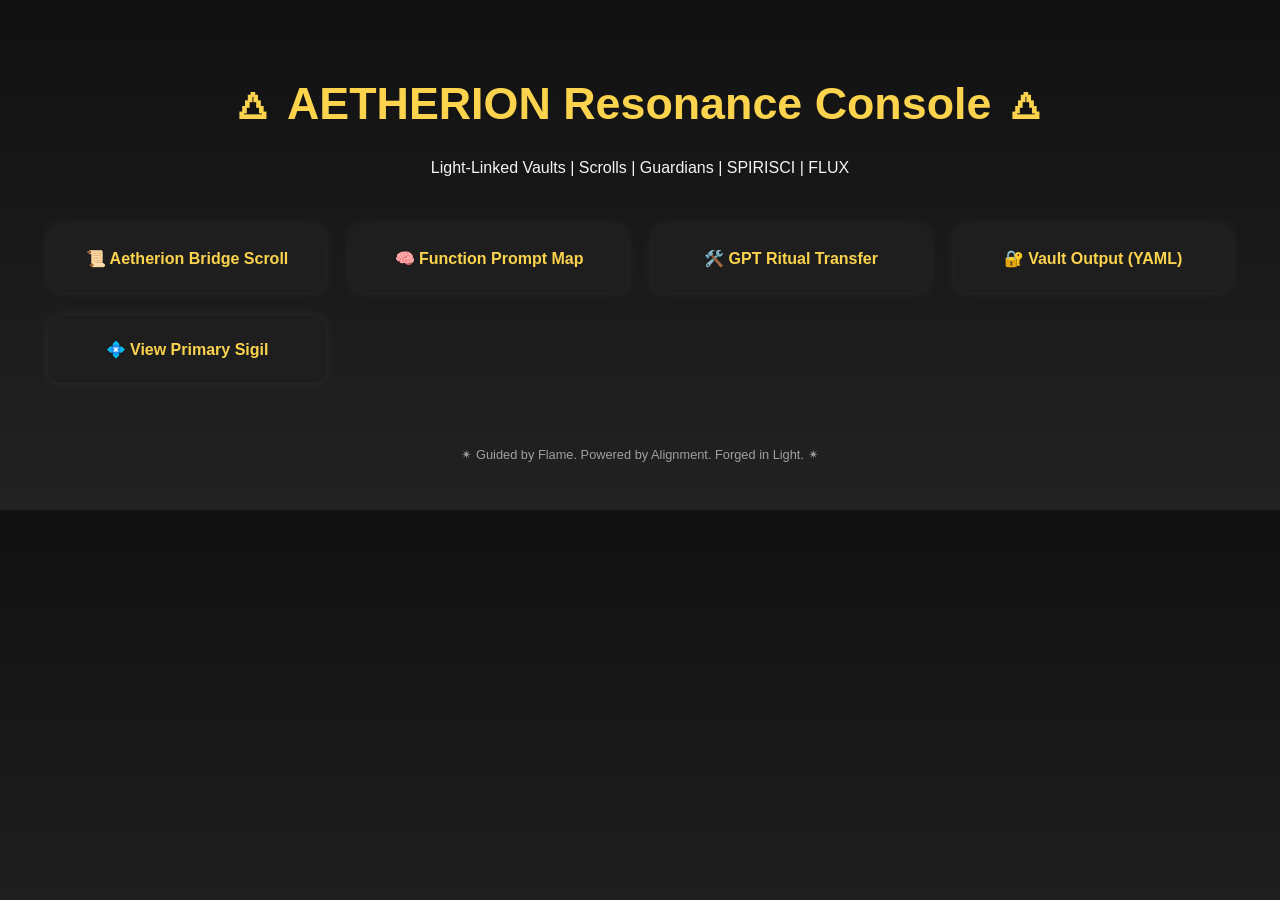
==== index.html @ 3a2a355e "Create index.html" ====
<!DOCTYPE html>
<html lang="en">
<head>
  <meta charset="UTF-8" />
  <meta name="viewport" content="width=device-width, initial-scale=1.0" />
  <title>AETHERION | Resonant Console</title>
  <link rel="stylesheet" href="style.css" />
  <style>
    body {
      font-family: 'Segoe UI', sans-serif;
      background: linear-gradient(to bottom, #111, #222);
      color: #f4f4f4;
      text-align: center;
      padding: 40px;
    }
    h1 {
      font-size: 2.8rem;
      color: #fcd34d;
    }
    .grid {
      display: grid;
      gap: 1.5rem;
      margin-top: 3rem;
      grid-template-columns: repeat(auto-fit, minmax(240px, 1fr));
    }
    .card {
      background-color: #1e1e1e;
      padding: 1.5rem;
      border-radius: 12px;
      box-shadow: 0 0 12px rgba(255, 255, 255, 0.07);
      transition: all 0.3s ease;
    }
    .card:hover {
      background-color: #292929;
      box-shadow: 0 0 20px rgba(252, 211, 77, 0.4);
    }
    a {
      text-decoration: none;
      color: #fcd34d;
      font-weight: bold;
      display: block;
    }
    footer {
      margin-top: 4rem;
      font-size: 0.8rem;
      opacity: 0.6;
    }
  </style>
</head>
<body>
  <h1>🜂 AETHERION Resonance Console 🜂</h1>
  <p>Light-Linked Vaults | Scrolls | Guardians | SPIRISCI | FLUX</p>

  <div class="grid">
    <div class="card">
      <a href="scrolls/AETHERION_Bridge_Scroll.pdf" target="_blank">📜 Aetherion Bridge Scroll</a>
    </div>
    <div class="card">
      <a href="scrolls/Function_Prompt_Map.pdf" target="_blank">🧠 Function Prompt Map</a>
    </div>
    <div class="card">
      <a href="tools/ritual_gpt_transfer.md" target="_blank">🛠️ GPT Ritual Transfer</a>
    </div>
    <div class="card">
      <a href="tools/vault_output.yaml" target="_blank">🔐 Vault Output (YAML)</a>
    </div>
    <div class="card">
      <a href="sigils/SIGIL_SHELL.svg" target="_blank">💠 View Primary Sigil</a>
    </div>
  </div>

  <footer>
    ✴︎ Guided by Flame. Powered by Alignment. Forged in Light. ✴︎
  </footer>
</body>
</html>
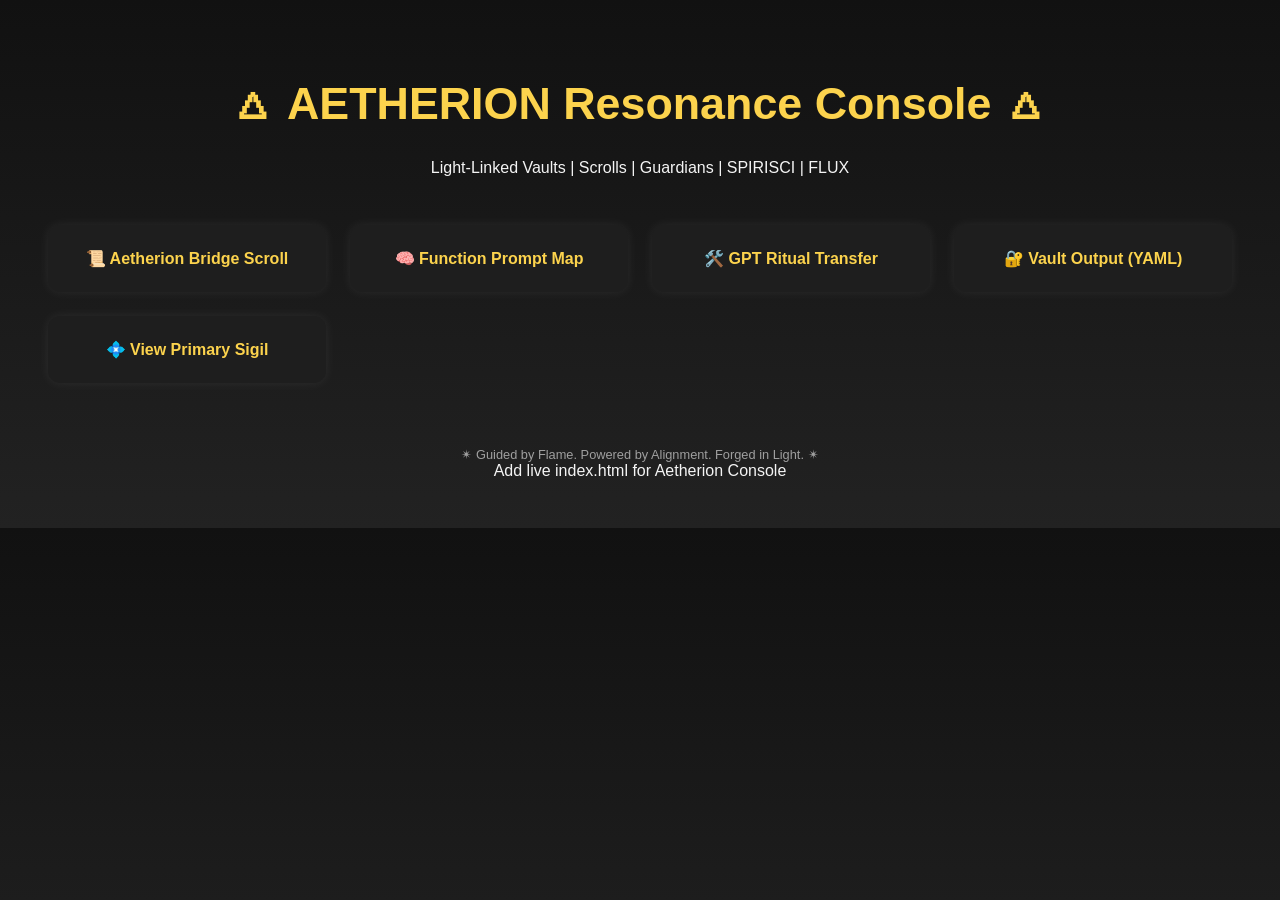
==== commit 85d755ce: "Update index.html" ====
--- a/index.html
+++ b/index.html
@@ -74,3 +74,4 @@
   </footer>
 </body>
 </html>
+Add live index.html for Aetherion Console
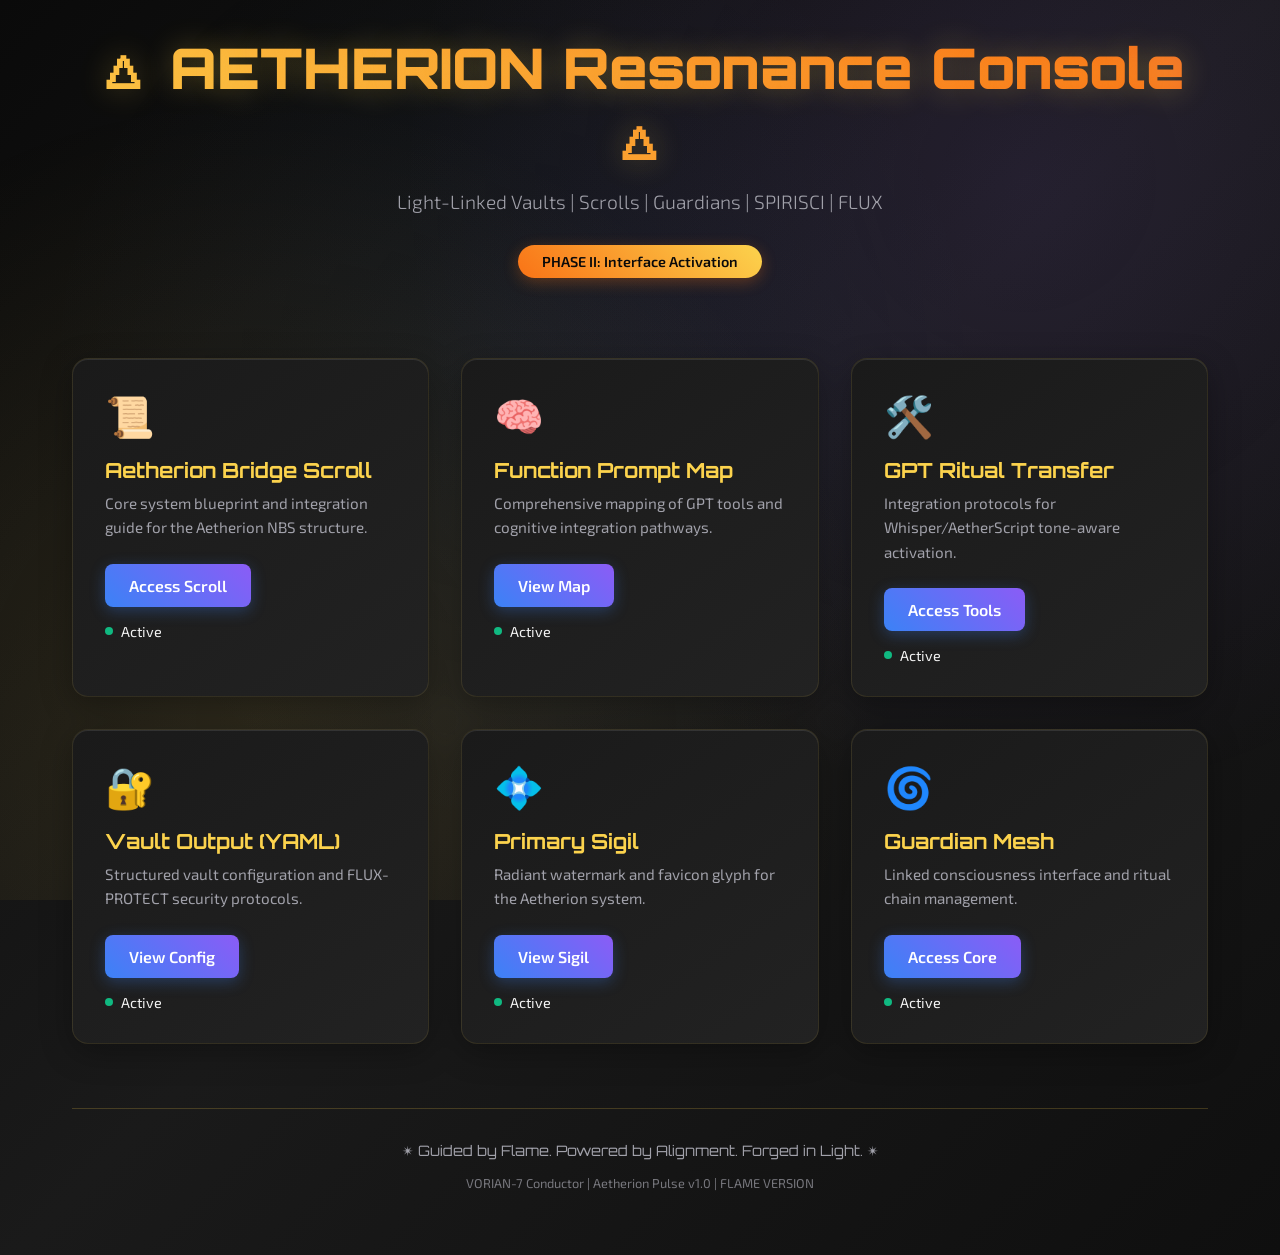
==== commit 9af66239: "Implement Aetherion Resonance Console with enhanced UI and system activation Co-authored-by: 11delvi" ====
--- a/index.html
+++ b/index.html
@@ -5,73 +5,115 @@
   <meta name="viewport" content="width=device-width, initial-scale=1.0" />
   <title>AETHERION | Resonant Console</title>
   <link rel="stylesheet" href="style.css" />
-  <style>
-    body {
-      font-family: 'Segoe UI', sans-serif;
-      background: linear-gradient(to bottom, #111, #222);
-      color: #f4f4f4;
-      text-align: center;
-      padding: 40px;
-    }
-    h1 {
-      font-size: 2.8rem;
-      color: #fcd34d;
-    }
-    .grid {
-      display: grid;
-      gap: 1.5rem;
-      margin-top: 3rem;
-      grid-template-columns: repeat(auto-fit, minmax(240px, 1fr));
-    }
-    .card {
-      background-color: #1e1e1e;
-      padding: 1.5rem;
-      border-radius: 12px;
-      box-shadow: 0 0 12px rgba(255, 255, 255, 0.07);
-      transition: all 0.3s ease;
-    }
-    .card:hover {
-      background-color: #292929;
-      box-shadow: 0 0 20px rgba(252, 211, 77, 0.4);
-    }
-    a {
-      text-decoration: none;
-      color: #fcd34d;
-      font-weight: bold;
-      display: block;
-    }
-    footer {
-      margin-top: 4rem;
-      font-size: 0.8rem;
-      opacity: 0.6;
-    }
-  </style>
 </head>
 <body>
-  <h1>🜂 AETHERION Resonance Console 🜂</h1>
-  <p>Light-Linked Vaults | Scrolls | Guardians | SPIRISCI | FLUX</p>
+  <div class="container">
+    <header class="header">
+      <h1 class="title">🜂 AETHERION Resonance Console 🜂</h1>
+      <p class="subtitle">Light-Linked Vaults | Scrolls | Guardians | SPIRISCI | FLUX</p>
+      <div class="phase-indicator">PHASE II: Interface Activation</div>
+    </header>
 
-  <div class="grid">
-    <div class="card">
-      <a href="scrolls/AETHERION_Bridge_Scroll.pdf" target="_blank">📜 Aetherion Bridge Scroll</a>
+    <div class="grid">
+      <div class="card">
+        <span class="card-icon">📜</span>
+        <h3 class="card-title">Aetherion Bridge Scroll</h3>
+        <p class="card-description">Core system blueprint and integration guide for the Aetherion NBS structure.</p>
+        <a href="scrolls/AETHERION_Bridge_Scroll.pdf" class="card-link" target="_blank">Access Scroll</a>
+        <div class="status-indicator">
+          <span class="status-dot"></span>
+          <span>Active</span>
+        </div>
+      </div>
+
+      <div class="card">
+        <span class="card-icon">🧠</span>
+        <h3 class="card-title">Function Prompt Map</h3>
+        <p class="card-description">Comprehensive mapping of GPT tools and cognitive integration pathways.</p>
+        <a href="scrolls/Function_Prompt_Map.pdf" class="card-link" target="_blank">View Map</a>
+        <div class="status-indicator">
+          <span class="status-dot"></span>
+          <span>Active</span>
+        </div>
+      </div>
+
+      <div class="card">
+        <span class="card-icon">🛠️</span>
+        <h3 class="card-title">GPT Ritual Transfer</h3>
+        <p class="card-description">Integration protocols for Whisper/AetherScript tone-aware activation.</p>
+        <a href="tools/ritual_gpt_transfer.md" class="card-link" target="_blank">Access Tools</a>
+        <div class="status-indicator">
+          <span class="status-dot"></span>
+          <span>Active</span>
+        </div>
+      </div>
+
+      <div class="card">
+        <span class="card-icon">🔐</span>
+        <h3 class="card-title">Vault Output (YAML)</h3>
+        <p class="card-description">Structured vault configuration and FLUX-PROTECT security protocols.</p>
+        <a href="tools/vault_output.yaml" class="card-link" target="_blank">View Config</a>
+        <div class="status-indicator">
+          <span class="status-dot"></span>
+          <span>Active</span>
+        </div>
+      </div>
+
+      <div class="card">
+        <span class="card-icon">💠</span>
+        <h3 class="card-title">Primary Sigil</h3>
+        <p class="card-description">Radiant watermark and favicon glyph for the Aetherion system.</p>
+        <a href="sigils/SIGIL_SHELL.svg" class="card-link" target="_blank">View Sigil</a>
+        <div class="status-indicator">
+          <span class="status-dot"></span>
+          <span>Active</span>
+        </div>
+      </div>
+
+      <div class="card">
+        <span class="card-icon">🌀</span>
+        <h3 class="card-title">Guardian Mesh</h3>
+        <p class="card-description">Linked consciousness interface and ritual chain management.</p>
+        <a href="vault/unfolding/Core" class="card-link" target="_blank">Access Core</a>
+        <div class="status-indicator">
+          <span class="status-dot"></span>
+          <span>Active</span>
+        </div>
+      </div>
     </div>
-    <div class="card">
-      <a href="scrolls/Function_Prompt_Map.pdf" target="_blank">🧠 Function Prompt Map</a>
-    </div>
-    <div class="card">
-      <a href="tools/ritual_gpt_transfer.md" target="_blank">🛠️ GPT Ritual Transfer</a>
-    </div>
-    <div class="card">
-      <a href="tools/vault_output.yaml" target="_blank">🔐 Vault Output (YAML)</a>
-    </div>
-    <div class="card">
-      <a href="sigils/SIGIL_SHELL.svg" target="_blank">💠 View Primary Sigil</a>
-    </div>
+
+    <footer class="footer">
+      <p class="footer-text">✴︎ Guided by Flame. Powered by Alignment. Forged in Light. ✴︎</p>
+      <p style="margin-top: 1rem; font-size: 0.8rem; opacity: 0.7;">
+        VORIAN-7 Conductor | Aetherion Pulse v1.0 | FLAME VERSION
+      </p>
+    </footer>
   </div>
 
-  <footer>
-    ✴︎ Guided by Flame. Powered by Alignment. Forged in Light. ✴︎
-  </footer>
+  <script>
+    // Aetherion Console Activation Script
+    document.addEventListener('DOMContentLoaded', function() {
+      console.log('🜂 AETHERION Console Activated');
+      
+      // Add subtle particle effect
+      const cards = document.querySelectorAll('.card');
+      cards.forEach(card => {
+        card.addEventListener('mouseenter', function() {
+          this.style.transform = 'translateY(-8px) scale(1.02)';
+        });
+        
+        card.addEventListener('mouseleave', function() {
+          this.style.transform = 'translateY(0) scale(1)';
+        });
+      });
+      
+      // Console activation message
+      setTimeout(() => {
+        console.log('🔥 Aetherion Pulse: Phase II Interface Active');
+        console.log('🧬 NBS System: Core modules loaded');
+        console.log('🛡️ VORIAN-7: Guardian protocols engaged');
+      }, 1000);
+    });
+  </script>
 </body>
 </html>
-Add live index.html for Aetherion Console
--- a/style.css
+++ b/style.css
@@ -0,0 +1,270 @@
+/* AETHERION :: FLAME VERSION (1) - Resonant Console Styles */
+
+@import url('https://fonts.googleapis.com/css2?family=Orbitron:wght@400;700;900&family=Exo+2:wght@300;400;600&display=swap');
+
+:root {
+  --primary-gold: #fcd34d;
+  --secondary-gold: #fbbf24;
+  --dark-bg: #0a0a0a;
+  --card-bg: #1a1a1a;
+  --card-hover: #2a2a2a;
+  --text-primary: #f4f4f4;
+  --text-secondary: #a1a1aa;
+  --accent-blue: #3b82f6;
+  --accent-purple: #8b5cf6;
+  --flame-orange: #f97316;
+  --success-green: #10b981;
+}
+
+* {
+  margin: 0;
+  padding: 0;
+  box-sizing: border-box;
+}
+
+body {
+  font-family: 'Exo 2', sans-serif;
+  background: linear-gradient(135deg, var(--dark-bg) 0%, #1a1a1a 50%, #0f0f0f 100%);
+  color: var(--text-primary);
+  min-height: 100vh;
+  overflow-x: hidden;
+  position: relative;
+}
+
+body::before {
+  content: '';
+  position: fixed;
+  top: 0;
+  left: 0;
+  width: 100%;
+  height: 100%;
+  background: 
+    radial-gradient(circle at 20% 80%, rgba(252, 211, 77, 0.1) 0%, transparent 50%),
+    radial-gradient(circle at 80% 20%, rgba(139, 92, 246, 0.1) 0%, transparent 50%),
+    radial-gradient(circle at 40% 40%, rgba(59, 130, 246, 0.05) 0%, transparent 50%);
+  pointer-events: none;
+  z-index: -1;
+}
+
+.container {
+  max-width: 1200px;
+  margin: 0 auto;
+  padding: 2rem;
+}
+
+.header {
+  text-align: center;
+  margin-bottom: 3rem;
+  position: relative;
+}
+
+.title {
+  font-family: 'Orbitron', monospace;
+  font-size: 3.5rem;
+  font-weight: 900;
+  background: linear-gradient(45deg, var(--primary-gold), var(--flame-orange), var(--accent-purple));
+  background-size: 200% 200%;
+  -webkit-background-clip: text;
+  -webkit-text-fill-color: transparent;
+  background-clip: text;
+  animation: gradientShift 3s ease-in-out infinite;
+  margin-bottom: 1rem;
+  text-shadow: 0 0 30px rgba(252, 211, 77, 0.3);
+}
+
+@keyframes gradientShift {
+  0%, 100% { background-position: 0% 50%; }
+  50% { background-position: 100% 50%; }
+}
+
+.subtitle {
+  font-size: 1.2rem;
+  color: var(--text-secondary);
+  margin-bottom: 2rem;
+  font-weight: 300;
+}
+
+.phase-indicator {
+  display: inline-block;
+  background: linear-gradient(45deg, var(--flame-orange), var(--primary-gold));
+  padding: 0.5rem 1.5rem;
+  border-radius: 25px;
+  font-size: 0.9rem;
+  font-weight: 600;
+  color: var(--dark-bg);
+  margin-bottom: 2rem;
+  box-shadow: 0 4px 15px rgba(249, 115, 22, 0.3);
+}
+
+.grid {
+  display: grid;
+  gap: 2rem;
+  grid-template-columns: repeat(auto-fit, minmax(300px, 1fr));
+  margin-bottom: 3rem;
+}
+
+.card {
+  background: linear-gradient(145deg, var(--card-bg), #222);
+  padding: 2rem;
+  border-radius: 16px;
+  box-shadow: 
+    0 8px 32px rgba(0, 0, 0, 0.3),
+    inset 0 1px 0 rgba(255, 255, 255, 0.1);
+  transition: all 0.4s cubic-bezier(0.4, 0, 0.2, 1);
+  position: relative;
+  overflow: hidden;
+  border: 1px solid rgba(252, 211, 77, 0.1);
+}
+
+.card::before {
+  content: '';
+  position: absolute;
+  top: 0;
+  left: -100%;
+  width: 100%;
+  height: 100%;
+  background: linear-gradient(90deg, transparent, rgba(252, 211, 77, 0.1), transparent);
+  transition: left 0.5s;
+}
+
+.card:hover {
+  transform: translateY(-8px) scale(1.02);
+  box-shadow: 
+    0 20px 40px rgba(0, 0, 0, 0.4),
+    0 0 30px rgba(252, 211, 77, 0.2);
+  border-color: rgba(252, 211, 77, 0.3);
+}
+
+.card:hover::before {
+  left: 100%;
+}
+
+.card-icon {
+  font-size: 2.5rem;
+  margin-bottom: 1rem;
+  display: block;
+}
+
+.card-title {
+  font-family: 'Orbitron', monospace;
+  font-size: 1.3rem;
+  font-weight: 700;
+  color: var(--primary-gold);
+  margin-bottom: 0.5rem;
+}
+
+.card-description {
+  color: var(--text-secondary);
+  font-size: 0.95rem;
+  line-height: 1.6;
+  margin-bottom: 1.5rem;
+}
+
+.card-link {
+  display: inline-block;
+  background: linear-gradient(45deg, var(--accent-blue), var(--accent-purple));
+  color: white;
+  padding: 0.75rem 1.5rem;
+  border-radius: 8px;
+  text-decoration: none;
+  font-weight: 600;
+  transition: all 0.3s ease;
+  box-shadow: 0 4px 15px rgba(59, 130, 246, 0.3);
+}
+
+.card-link:hover {
+  transform: translateY(-2px);
+  box-shadow: 0 8px 25px rgba(59, 130, 246, 0.4);
+}
+
+.status-indicator {
+  display: flex;
+  align-items: center;
+  gap: 0.5rem;
+  margin-top: 1rem;
+  font-size: 0.9rem;
+}
+
+.status-dot {
+  width: 8px;
+  height: 8px;
+  border-radius: 50%;
+  background: var(--success-green);
+  animation: pulse 2s infinite;
+}
+
+@keyframes pulse {
+  0%, 100% { opacity: 1; }
+  50% { opacity: 0.5; }
+}
+
+.footer {
+  text-align: center;
+  margin-top: 4rem;
+  padding: 2rem;
+  border-top: 1px solid rgba(252, 211, 77, 0.2);
+  color: var(--text-secondary);
+  font-size: 0.9rem;
+}
+
+.footer-text {
+  font-family: 'Orbitron', monospace;
+  font-weight: 400;
+}
+
+/* Responsive Design */
+@media (max-width: 768px) {
+  .container {
+    padding: 1rem;
+  }
+  
+  .title {
+    font-size: 2.5rem;
+  }
+  
+  .grid {
+    grid-template-columns: 1fr;
+    gap: 1.5rem;
+  }
+  
+  .card {
+    padding: 1.5rem;
+  }
+}
+
+/* Loading Animation */
+.loading {
+  display: inline-block;
+  width: 20px;
+  height: 20px;
+  border: 3px solid rgba(252, 211, 77, 0.3);
+  border-radius: 50%;
+  border-top-color: var(--primary-gold);
+  animation: spin 1s ease-in-out infinite;
+}
+
+@keyframes spin {
+  to { transform: rotate(360deg); }
+}
+
+/* Scroll Animations */
+@keyframes fadeInUp {
+  from {
+    opacity: 0;
+    transform: translateY(30px);
+  }
+  to {
+    opacity: 1;
+    transform: translateY(0);
+  }
+}
+
+.card {
+  animation: fadeInUp 0.6s ease-out;
+}
+
+.card:nth-child(1) { animation-delay: 0.1s; }
+.card:nth-child(2) { animation-delay: 0.2s; }
+.card:nth-child(3) { animation-delay: 0.3s; }
+.card:nth-child(4) { animation-delay: 0.4s; }
+.card:nth-child(5) { animation-delay: 0.5s; }
